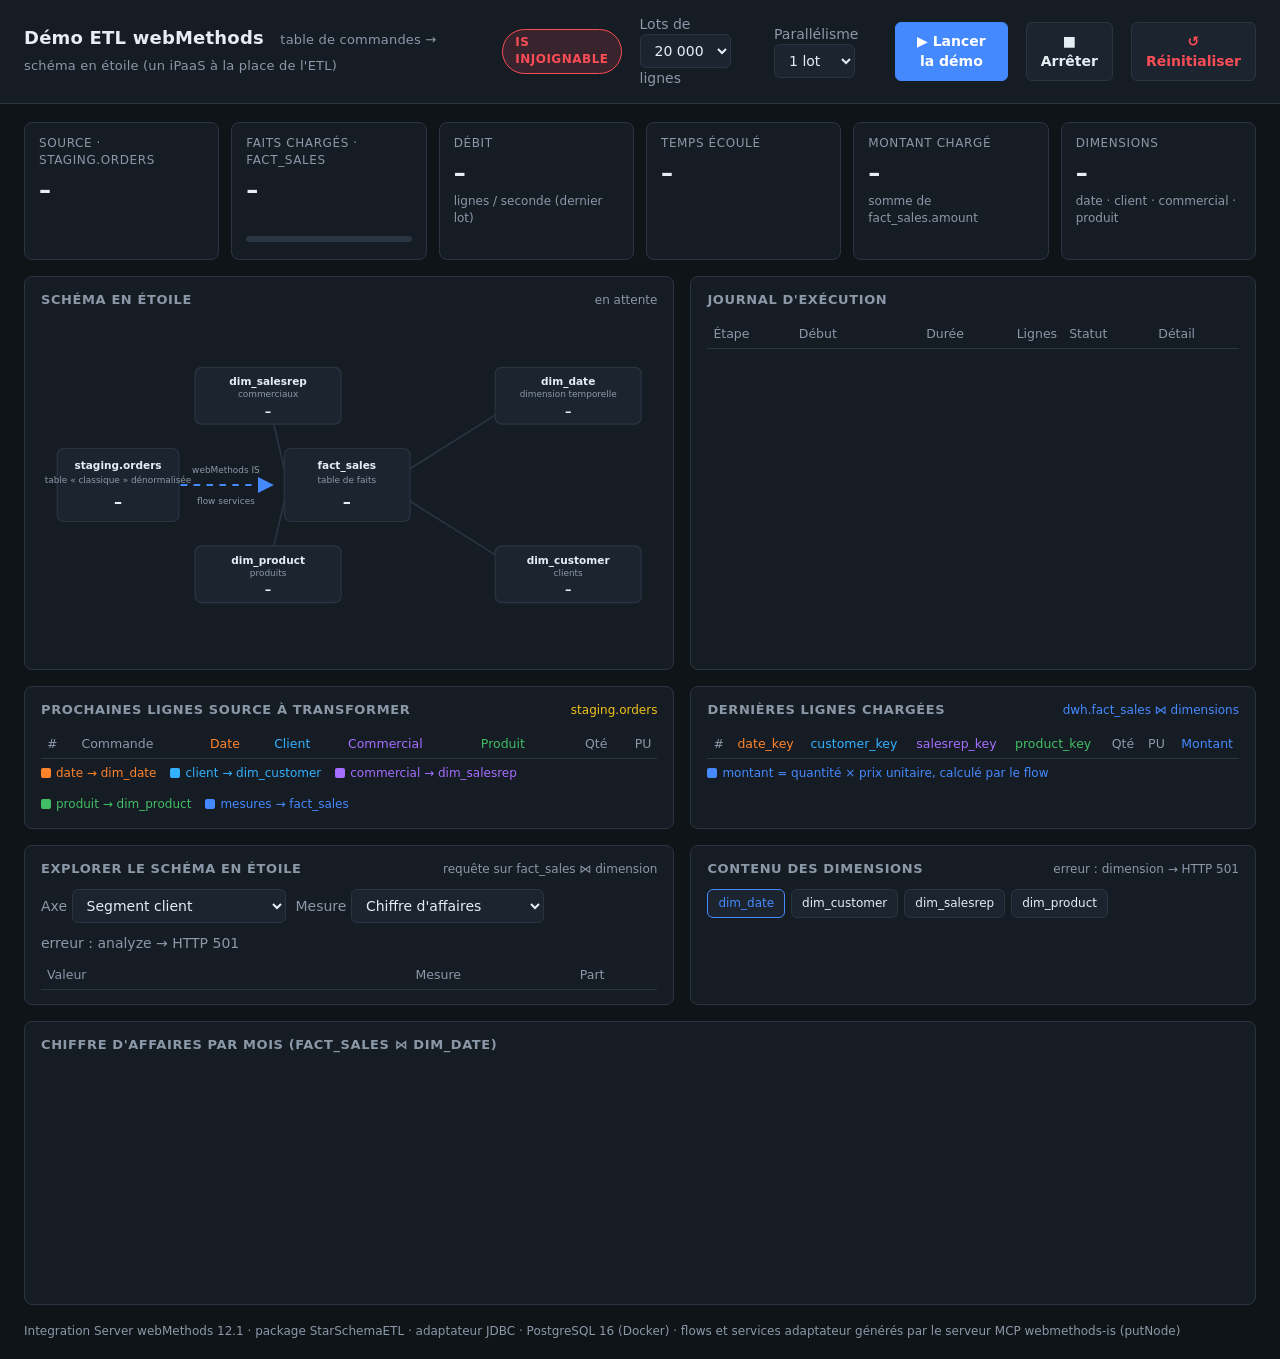
==== ui/index.html @ 9e02abd4 "Démo ETL : webMethods Integration Server transforme une table de commandes en schéma en étoile Base " ====
<!DOCTYPE html>
<html lang="fr">
<head>
<meta charset="utf-8">
<meta name="viewport" content="width=device-width, initial-scale=1">
<title>Démo ETL webMethods · schéma en étoile</title>
<style>
  :root {
    --bg: #0f1419; --panel: #161c24; --panel2: #1c2430; --line: #2a3542; --text: #e6edf3; --muted: #8b98a8;
    --blue: #4589ff; --cyan: #33b1ff; --green: #42be65; --amber: #f1c21b; --red: #fa4d56; --purple: #a56eff;
    --src: #f1c21b; --cust: #33b1ff; --rep: #a56eff; --prod: #42be65; --date: #ff832b; --fact: #4589ff;
  }
  * { box-sizing: border-box; }
  body { margin: 0; background: var(--bg); color: var(--text); font: 14px/1.45 "IBM Plex Sans", "Segoe UI", system-ui, sans-serif; }
  header { display: flex; align-items: center; gap: 18px; padding: 14px 24px; border-bottom: 1px solid var(--line); background: var(--panel); position: sticky; top: 0; z-index: 5; }
  header h1 { font-size: 18px; margin: 0; font-weight: 600; letter-spacing: .2px; }
  header h1 small { color: var(--muted); font-weight: 400; margin-left: 10px; font-size: 13px; }
  .spacer { flex: 1; }
  .pill { padding: 4px 12px; border-radius: 999px; font-weight: 600; font-size: 12px; letter-spacing: .5px; border: 1px solid var(--line); color: var(--muted); }
  .pill.RUNNING { background: rgba(69,137,255,.15); color: var(--blue); border-color: var(--blue); animation: pulse 1.2s infinite; }
  .pill.DONE { background: rgba(66,190,101,.15); color: var(--green); border-color: var(--green); }
  .pill.FAILED { background: rgba(250,77,86,.15); color: var(--red); border-color: var(--red); }
  .pill.STOPPED { background: rgba(241,194,27,.15); color: var(--amber); border-color: var(--amber); }
  .pill.PENDING { background: rgba(165,110,255,.15); color: var(--purple); border-color: var(--purple); animation: pulse 1.2s infinite; }
  .tabs { display: flex; gap: 6px; margin-bottom: 8px; flex-wrap: wrap; }
  .tabs button { padding: 5px 10px; font-weight: 500; font-size: 12px; }
  .tabs button.on { border-color: var(--blue); color: var(--blue); }
  .hbar { height: 8px; border-radius: 3px; background: var(--blue); min-width: 2px; transition: width .5s ease; }
  td.barcell { width: 38%; }
  .controls { display: flex; gap: 10px; align-items: center; margin-bottom: 8px; flex-wrap: wrap; }
  @keyframes pulse { 0%,100% { box-shadow: 0 0 0 0 rgba(69,137,255,.5);} 50% { box-shadow: 0 0 0 6px rgba(69,137,255,0);} }
  button { background: var(--panel2); color: var(--text); border: 1px solid var(--line); padding: 8px 14px; border-radius: 6px; font: inherit; font-weight: 600; cursor: pointer; }
  button:hover:not(:disabled) { border-color: var(--blue); }
  button:disabled { opacity: .4; cursor: not-allowed; }
  button.primary { background: var(--blue); border-color: var(--blue); color: #fff; }
  button.danger { color: var(--red); }
  select { background: var(--panel2); color: var(--text); border: 1px solid var(--line); border-radius: 6px; padding: 7px 10px; font: inherit; }
  main { padding: 18px 24px; display: grid; gap: 16px; }
  .kpis { display: grid; grid-template-columns: repeat(6, 1fr); gap: 12px; }
  .kpi { background: var(--panel); border: 1px solid var(--line); border-radius: 8px; padding: 12px 14px; }
  .kpi .l { color: var(--muted); font-size: 12px; text-transform: uppercase; letter-spacing: .6px; }
  .kpi .v { font-size: 24px; font-weight: 600; margin-top: 4px; font-variant-numeric: tabular-nums; }
  .kpi .s { color: var(--muted); font-size: 12px; margin-top: 2px; }
  .bar { height: 6px; background: var(--line); border-radius: 3px; margin-top: 8px; overflow: hidden; }
  .bar > div { height: 100%; background: linear-gradient(90deg, var(--cyan), var(--blue)); width: 0; transition: width .6s ease; }
  .grid2 { display: grid; grid-template-columns: 1.15fr 1fr; gap: 16px; }
  .panel { background: var(--panel); border: 1px solid var(--line); border-radius: 8px; padding: 14px 16px; min-width: 0; }
  .panel h2 { font-size: 13px; margin: 0 0 10px; color: var(--muted); text-transform: uppercase; letter-spacing: .6px; font-weight: 600; display: flex; align-items: center; gap: 8px; }
  .panel h2 .tag { margin-left: auto; font-weight: 500; text-transform: none; letter-spacing: 0; font-size: 12px; }
  table { width: 100%; border-collapse: collapse; font-size: 12.5px; font-variant-numeric: tabular-nums; }
  th { text-align: left; color: var(--muted); font-weight: 500; padding: 5px 6px; border-bottom: 1px solid var(--line); white-space: nowrap; }
  td { padding: 5px 6px; border-bottom: 1px solid rgba(42,53,66,.6); white-space: nowrap; overflow: hidden; text-overflow: ellipsis; max-width: 220px; }
  td.num, th.num { text-align: right; }
  tr.cur td { background: rgba(69,137,255,.12); }
  .st { font-weight: 600; font-size: 11px; padding: 2px 7px; border-radius: 4px; }
  .st.DONE { color: var(--green); background: rgba(66,190,101,.12); }
  .st.RUNNING { color: var(--blue); background: rgba(69,137,255,.12); }
  .st.FAILED { color: var(--red); background: rgba(250,77,86,.12); }
  .st.STOPPED { color: var(--amber); background: rgba(241,194,27,.12); }
  .logwrap { max-height: 300px; overflow: auto; }
  .tblwrap { overflow: auto; }
  .k { color: var(--muted); }
  .c-src { color: var(--src); } .c-cust { color: var(--cust); } .c-rep { color: var(--rep); } .c-prod { color: var(--prod); } .c-date { color: var(--date); } .c-fact { color: var(--fact); }
  svg text { font-family: inherit; }
  .box { fill: var(--panel2); stroke: var(--line); stroke-width: 1.5; rx: 8; transition: stroke .4s, filter .4s; }
  .box.lit { stroke-width: 2; }
  .box.active { filter: drop-shadow(0 0 10px rgba(69,137,255,.8)); }
  .lbl { fill: var(--text); font-size: 13px; font-weight: 600; }
  .sub { fill: var(--muted); font-size: 11px; }
  .cnt { fill: var(--text); font-size: 20px; font-weight: 600; font-variant-numeric: tabular-nums; }
  .link { stroke: var(--line); stroke-width: 2; fill: none; }
  .link.lit { stroke: var(--blue); }
  .flow { stroke: var(--blue); stroke-width: 2.5; fill: none; stroke-dasharray: 8 8; }
  .flow.run { animation: dash 1s linear infinite; }
  @keyframes dash { to { stroke-dashoffset: -32; } }
  .legend { display: flex; gap: 14px; font-size: 12px; color: var(--muted); margin-top: 6px; flex-wrap: wrap; }
  .legend span::before { content: ""; display: inline-block; width: 10px; height: 10px; border-radius: 2px; margin-right: 5px; vertical-align: -1px; background: currentColor; }
  footer { color: var(--muted); font-size: 12px; padding: 0 24px 18px; }
  #toast { position: fixed; bottom: 18px; right: 18px; background: var(--panel2); border: 1px solid var(--line); padding: 10px 14px; border-radius: 8px; display: none; max-width: 480px; }
</style>
</head>
<body>
<header>
  <h1>Démo ETL webMethods <small>table de commandes → schéma en étoile (un iPaaS à la place de l'ETL)</small></h1>
  <div class="spacer"></div>
  <span id="pill" class="pill">INITIALISATION</span>
  <label class="k">Lots de <select id="chunk"><option value="10000">10 000</option><option value="20000" selected>20 000</option><option value="50000">50 000</option></select> lignes</label>
  <label class="k">Parallélisme <select id="threads"><option value="1" selected>1 lot</option><option value="2">2 lots</option><option value="4">4 lots</option></select></label>
  <button id="btnStart" class="primary">▶ Lancer la démo</button>
  <button id="btnStop">■ Arrêter</button>
  <button id="btnReset" class="danger">↺ Réinitialiser</button>
</header>

<main>
  <section class="kpis">
    <div class="kpi"><div class="l">Source · staging.orders</div><div class="v" id="kSrc">–</div><div class="s" id="kSrcSize">&nbsp;</div><div class="s" id="kSrcAmt">&nbsp;</div></div>
    <div class="kpi"><div class="l">Faits chargés · fact_sales</div><div class="v" id="kFact">–</div><div class="s" id="kFactPct">&nbsp;</div><div class="bar"><div id="kBar"></div></div></div>
    <div class="kpi"><div class="l">Débit</div><div class="v" id="kRate">–</div><div class="s">lignes / seconde (dernier lot)</div></div>
    <div class="kpi"><div class="l">Temps écoulé</div><div class="v" id="kElapsed">–</div><div class="s" id="kEta">&nbsp;</div></div>
    <div class="kpi"><div class="l">Montant chargé</div><div class="v" id="kAmount">–</div><div class="s" id="kAmountS">somme de fact_sales.amount</div></div>
    <div class="kpi"><div class="l">Dimensions</div><div class="v" id="kDims">–</div><div class="s">date · client · commercial · produit</div></div>
  </section>

  <section class="grid2">
    <div class="panel">
      <h2>Schéma en étoile <span class="tag" id="stepTag">en attente</span></h2>
      <svg id="star" viewBox="0 0 760 330" width="100%" height="330">
        <defs><marker id="arr" viewBox="0 0 10 10" refX="9" refY="5" markerWidth="8" markerHeight="8" orient="auto"><path d="M0,0 L10,5 L0,10 z" fill="#4589ff"/></marker></defs>
        <!-- source -->
        <rect class="box" id="bSrc" x="20" y="120" width="150" height="90"/>
        <text class="lbl" x="95" y="145" text-anchor="middle">staging.orders</text>
        <text class="sub" x="95" y="162" text-anchor="middle">table « classique » dénormalisée</text>
        <text class="cnt" x="95" y="192" text-anchor="middle" id="tSrc">–</text>
        <!-- flow arrow -->
        <path class="flow" id="flowArrow" d="M172,165 C220,165 230,165 285,165" marker-end="url(#arr)"/>
        <text class="sub" x="228" y="150" text-anchor="middle">webMethods IS</text>
        <text class="sub" x="228" y="188" text-anchor="middle" id="flowTxt">flow services</text>
        <!-- links fact -> dims -->
        <path class="link" id="lDate" d="M455,145 L590,60"/>
        <path class="link" id="lCust" d="M455,185 L590,270"/>
        <path class="link" id="lRep" d="M300,145 L280,60"/>
        <path class="link" id="lProd" d="M300,185 L280,270"/>
        <!-- fact -->
        <rect class="box" id="bFact" x="300" y="120" width="155" height="90"/>
        <text class="lbl" x="377" y="145" text-anchor="middle">fact_sales</text>
        <text class="sub" x="377" y="162" text-anchor="middle">table de faits</text>
        <text class="cnt" x="377" y="192" text-anchor="middle" id="tFact">–</text>
        <!-- dims -->
        <rect class="box" id="bDate" x="560" y="20" width="180" height="70"/>
        <text class="lbl" x="650" y="42" text-anchor="middle">dim_date</text>
        <text class="sub" x="650" y="57" text-anchor="middle">dimension temporelle</text>
        <text class="cnt" x="650" y="80" text-anchor="middle" id="tDate" style="font-size:16px">–</text>
        <rect class="box" id="bCust" x="560" y="240" width="180" height="70"/>
        <text class="lbl" x="650" y="262" text-anchor="middle">dim_customer</text>
        <text class="sub" x="650" y="277" text-anchor="middle">clients</text>
        <text class="cnt" x="650" y="300" text-anchor="middle" id="tCust" style="font-size:16px">–</text>
        <rect class="box" id="bRep" x="190" y="20" width="180" height="70"/>
        <text class="lbl" x="280" y="42" text-anchor="middle">dim_salesrep</text>
        <text class="sub" x="280" y="57" text-anchor="middle">commerciaux</text>
        <text class="cnt" x="280" y="80" text-anchor="middle" id="tRep" style="font-size:16px">–</text>
        <rect class="box" id="bProd" x="190" y="240" width="180" height="70"/>
        <text class="lbl" x="280" y="262" text-anchor="middle">dim_product</text>
        <text class="sub" x="280" y="277" text-anchor="middle">produits</text>
        <text class="cnt" x="280" y="300" text-anchor="middle" id="tProd" style="font-size:16px">–</text>
      </svg>
    </div>
    <div class="panel">
      <h2>Journal d'exécution <span class="tag" id="runTag"></span></h2>
      <div class="logwrap">
        <table id="log"><thead><tr><th>Étape</th><th>Début</th><th class="num">Durée</th><th class="num">Lignes</th><th>Statut</th><th>Détail</th></tr></thead><tbody></tbody></table>
      </div>
    </div>
  </section>

  <section class="grid2">
    <div class="panel">
      <h2>Prochaines lignes source à transformer <span class="tag c-src">staging.orders</span></h2>
      <div class="tblwrap">
        <table id="src"><thead><tr><th>#</th><th>Commande</th><th class="c-date">Date</th><th class="c-cust">Client</th><th class="c-rep">Commercial</th><th class="c-prod">Produit</th><th class="num">Qté</th><th class="num">PU</th></tr></thead><tbody></tbody></table>
      </div>
      <div class="legend"><span class="c-date">date → dim_date</span><span class="c-cust">client → dim_customer</span><span class="c-rep">commercial → dim_salesrep</span><span class="c-prod">produit → dim_product</span><span class="c-fact">mesures → fact_sales</span></div>
    </div>
    <div class="panel">
      <h2>Dernières lignes chargées <span class="tag c-fact">dwh.fact_sales ⋈ dimensions</span></h2>
      <div class="tblwrap">
        <table id="fact"><thead><tr><th>#</th><th class="c-date">date_key</th><th class="c-cust">customer_key</th><th class="c-rep">salesrep_key</th><th class="c-prod">product_key</th><th class="num">Qté</th><th class="num">PU</th><th class="num c-fact">Montant</th></tr></thead><tbody></tbody></table>
      </div>
      <div class="legend"><span class="c-fact">montant = quantité × prix unitaire, calculé par le flow</span></div>
    </div>
  </section>

  <section class="grid2">
    <div class="panel">
      <h2>Explorer le schéma en étoile <span class="tag" id="anTag">requête sur fact_sales ⋈ dimension</span></h2>
      <div class="controls">
        <label class="k">Axe <select id="axis">
          <optgroup label="dim_date"><option value="anYear">Année</option><option value="anQuarter">Trimestre</option><option value="anMonth">Mois</option><option value="anWeek">Semaine (ISO)</option><option value="anWeekday">Jour de semaine</option></optgroup>
          <optgroup label="dim_customer"><option value="anSegment" selected>Segment client</option><option value="anDept">Département (top 15)</option><option value="anCustomer">Client (top 10)</option></optgroup>
          <optgroup label="dim_salesrep"><option value="anRegion">Région commerciale</option><option value="anSalesrep">Commercial (top 10)</option></optgroup>
          <optgroup label="dim_product"><option value="anCategory">Catégorie produit</option><option value="anBrand">Marque</option><option value="anProduct">Produit (top 10)</option></optgroup>
        </select></label>
        <label class="k">Mesure <select id="measure"><option value="amount" selected>Chiffre d'affaires</option><option value="quantity">Quantités</option><option value="lines">Lignes de commande</option><option value="avg_amount">Panier moyen (ligne)</option></select></label>
        <span class="k" id="anMeta"></span>
      </div>
      <div class="tblwrap" style="max-height:330px;overflow:auto"><table id="an"><thead><tr><th>Valeur</th><th class="num">Mesure</th><th class="num">Part</th><th class="barcell"></th></tr></thead><tbody></tbody></table></div>
    </div>
    <div class="panel">
      <h2>Contenu des dimensions <span class="tag" id="dimTag">12 premières lignes</span></h2>
      <div class="tabs"><button data-dim="date" class="on">dim_date</button><button data-dim="customer">dim_customer</button><button data-dim="salesrep">dim_salesrep</button><button data-dim="product">dim_product</button></div>
      <div class="tblwrap"><table id="dim"><thead></thead><tbody></tbody></table></div>
    </div>
  </section>

  <section class="panel">
    <h2>Chiffre d'affaires par mois (fact_sales ⋈ dim_date) <span class="tag" id="chartTag"></span></h2>
    <svg id="chart" viewBox="0 0 1200 220" width="100%" height="220" preserveAspectRatio="none"></svg>
  </section>
</main>
<footer>Integration Server webMethods 12.1 · package StarSchemaETL · adaptateur JDBC · PostgreSQL 16 (Docker) · flows et services adaptateur générés par le serveur MCP webmethods-is (putNode)</footer>
<div id="toast"></div>

<script>
const AUTH = "Basic " + btoa("Administrator:manage");
const LANG = new URLSearchParams(location.search).get("lang") === "en" ? "en" : "fr";
const fmt = new Intl.NumberFormat(LANG === "en" ? "en-US" : "fr-FR");
const fmtEur = new Intl.NumberFormat(LANG === "en" ? "en-US" : "fr-FR", { style: "currency", currency: "EUR", maximumFractionDigits: 0 });
const L = {
  fr: { ofSource: " % de la source · ", orders: "commandes", reconciled: "✓ réconcilié avec la source : mêmes lignes, même montant", sumSource: "somme de fact_sales.amount · source ", sum: "somme de fact_sales.amount",
        rateSub: (x) => `lignes / s global · dernier lot ${x} l/s`, parallel: (n) => ` · ${n} lots en parallèle`, rowsPerSec: "lignes / seconde", scheduled: "PLANIFIÉ", ready: "PRÊT", unreachable: "IS INJOIGNABLE",
        remaining: "reste ≈ ", starting: "démarrage…", done: "terminé", noRun: "aucune exécution", waiting: "en attente", loadingFacts: (k, tot, thr) => "chargement des faits · " + k + (tot ? " / " + tot : "") + " lots" + (thr > 1 ? " · " + thr + " en parallèle" : ""),
        loading: (d) => "chargement " + d, truncating: "vidage du schéma en étoile", doneIn: (n, t) => "terminé · " + n + " faits en " + t, failed: "échec", stopped: "arrêté",
        anMeta: (n, m, ms) => `${n} valeurs · ${m} lignes de faits · ${ms} ms`, noData: "aucune donnée chargée", error: "erreur : ", dimTag: (d) => `dim_${d} · 12 premières lignes`, dimEmpty: (d) => `dim_${d} · vide`,
        chartTag: (n, e) => `${n} mois · ${e}`, refused: "Lancement refusé", alreadyRunning: "Un pipeline est déjà en cours", startErr: "Erreur au lancement : ",
        scheduledToast: (svc, size, thr, at) => `Pipeline planifié (${svc}, lots de ${size} lignes, ${thr} en parallèle) · départ à ${at}`, stopToast: "Arrêt demandé : le pipeline s'arrêtera à la fin du lot en cours", err: "Erreur : ",
        confirmStop: "Un pipeline est en cours. L'arrêter à la fin du lot courant puis tout réinitialiser ?", stopping: "Arrêt en cours, réinitialisation dès la fin du lot…", confirmReset: "Vider le schéma en étoile et le journal pour relancer la démo depuis le début ?", resetToast: "Démo réinitialisée : schéma en étoile vide, journal purgé" },
  en: { ofSource: " % of the source · ", orders: "orders", reconciled: "✓ reconciled with the source: same rows, same amount", sumSource: "sum of fact_sales.amount · source ", sum: "sum of fact_sales.amount",
        rateSub: (x) => `rows / s overall · last batch ${x} rows/s`, parallel: (n) => ` · ${n} batches in parallel`, rowsPerSec: "rows / second", scheduled: "SCHEDULED", ready: "READY", unreachable: "IS UNREACHABLE",
        remaining: "remaining ≈ ", starting: "starting…", done: "done", noRun: "no run yet", waiting: "waiting", loadingFacts: (k, tot, thr) => "loading facts · " + k + (tot ? " / " + tot : "") + " batches" + (thr > 1 ? " · " + thr + " in parallel" : ""),
        loading: (d) => "loading " + d, truncating: "truncating the star schema", doneIn: (n, t) => "done · " + n + " facts in " + t, failed: "failed", stopped: "stopped",
        anMeta: (n, m, ms) => `${n} values · ${m} fact rows · ${ms} ms`, noData: "no data loaded yet", error: "error: ", dimTag: (d) => `dim_${d} · first 12 rows`, dimEmpty: (d) => `dim_${d} · empty`,
        chartTag: (n, e) => `${n} months · ${e}`, refused: "Start refused", alreadyRunning: "A pipeline is already running", startErr: "Start error: ",
        scheduledToast: (svc, size, thr, at) => `Pipeline scheduled (${svc}, batches of ${size} rows, ${thr} in parallel) · starts at ${at}`, stopToast: "Stop requested: the pipeline will stop at the end of the current batch", err: "Error: ",
        confirmStop: "A pipeline is running. Stop it at the end of the current batch, then reset everything?", stopping: "Stopping, reset as soon as the batch ends…", confirmReset: "Empty the star schema and the log to restart the demo from scratch?", resetToast: "Demo reset: star schema empty, log purged" }
}[LANG];
const STATIC_EN = {
  "Démo ETL webMethods": "webMethods ETL demo", "table de commandes → schéma en étoile (un iPaaS à la place de l'ETL)": "order table → star schema (an iPaaS instead of the ETL)",
  "INITIALISATION": "INITIALIZING", "Lots de": "Batches of", "lignes": "rows", "Parallélisme": "Parallelism", "1 lot": "1 batch", "2 lots": "2 batches", "4 lots": "4 batches",
  "▶ Lancer la démo": "▶ Start the demo", "■ Arrêter": "■ Stop", "↺ Réinitialiser": "↺ Reset",
  "Faits chargés · fact_sales": "Facts loaded · fact_sales", "Débit": "Throughput", "lignes / seconde (dernier lot)": "rows / second (last batch)", "Temps écoulé": "Elapsed time", "Montant chargé": "Amount loaded",
  "somme de fact_sales.amount": "sum of fact_sales.amount", "date · client · commercial · produit": "date · customer · sales rep · product",
  "Schéma en étoile": "Star schema", "en attente": "waiting", "table « classique » dénormalisée": "flat, denormalized table", "table de faits": "fact table", "dimension temporelle": "time dimension", "commerciaux": "sales reps", "clients": "customers", "produits": "products",
  "Journal d'exécution": "Execution log", "Étape": "Step", "Début": "Start", "Durée": "Duration", "Lignes": "Rows", "Statut": "Status", "Détail": "Details",
  "Prochaines lignes source à transformer": "Next source rows to transform", "Commande": "Order", "Client": "Customer", "Commercial": "Sales rep", "Produit": "Product", "Qté": "Qty", "PU": "Unit price",
  "client → dim_customer": "customer → dim_customer", "commercial → dim_salesrep": "sales rep → dim_salesrep", "produit → dim_product": "product → dim_product", "mesures → fact_sales": "measures → fact_sales",
  "Dernières lignes chargées": "Last rows loaded", "Montant": "Amount", "montant = quantité × prix unitaire, calculé par le flow": "amount = quantity × unit price, computed by the flow",
  "Explorer le schéma en étoile": "Explore the star schema", "requête sur fact_sales ⋈ dimension": "query on fact_sales ⋈ dimension", "Axe": "Axis", "Année": "Year", "Trimestre": "Quarter", "Mois": "Month", "Semaine (ISO)": "Week (ISO)", "Jour de semaine": "Weekday",
  "Segment client": "Customer segment", "Département (top 15)": "Department (top 15)", "Client (top 10)": "Customer (top 10)", "Région commerciale": "Sales region", "Commercial (top 10)": "Sales rep (top 10)", "Catégorie produit": "Product category", "Marque": "Brand", "Produit (top 10)": "Product (top 10)",
  "Mesure": "Measure", "Chiffre d'affaires": "Revenue", "Quantités": "Quantities", "Lignes de commande": "Order lines", "Panier moyen (ligne)": "Average line amount", "Valeur": "Value", "Part": "Share",
  "Contenu des dimensions": "Dimension contents", "12 premières lignes": "first 12 rows", "Chiffre d'affaires par mois (fact_sales ⋈ dim_date)": "Revenue by month (fact_sales ⋈ dim_date)",
  "Integration Server webMethods 12.1 · package StarSchemaETL · adaptateur JDBC · PostgreSQL 16 (Docker) · flows et services adaptateur générés par le serveur MCP webmethods-is (putNode)": "webMethods Integration Server 12.1 · StarSchemaETL package · JDBC adapter · PostgreSQL 16 (Docker) · flows and adapter services generated through the webmethods-is MCP server (putNode)"
};
function translateStatic() {
  if (LANG !== "en") return;
  document.title = "webMethods ETL demo · star schema"; document.documentElement.lang = "en";
  const w = document.createTreeWalker(document.body, NodeFilter.SHOW_TEXT); const nodes = []; while (w.nextNode()) nodes.push(w.currentNode);
  nodes.forEach(nd => { const k = nd.nodeValue.trim(); if (k && STATIC_EN[k] !== undefined) nd.nodeValue = nd.nodeValue.replace(k, STATIC_EN[k]); });
  document.querySelectorAll("optgroup").forEach(o => { if (STATIC_EN[o.label]) o.label = STATIC_EN[o.label]; });
  document.querySelectorAll("#chunk option").forEach(o => o.textContent = fmt.format(+o.value));
}
translateStatic();
const $ = id => document.getElementById(id);
let pendingUntil = 0, curDim = "date", anTimer = 0, source = null, lastStatus = null;
async function refreshSource() { try { source = (await api("source")).source || null; } catch (e) { source = null; } }
function chunkInfo(pipe, src) { // "chunk=20000 threads=4 lang=fr" -> {size, threads, total}
  const m = /chunk=(\d+)(?: threads=(\d+))?/.exec(pipe && pipe.message || "");
  const size = m ? +m[1] : 0; return { size, threads: m && m[2] ? +m[2] : 1, total: size ? Math.ceil(src / size) : 0 };
}

async function api(svc, body) {
  const r = await fetch("/invoke/star.api/" + svc, {
    method: "POST", headers: { "Content-Type": "application/json", "Accept": "application/json", "Authorization": AUTH },
    body: JSON.stringify(body || {})
  });
  if (!r.ok) throw new Error(svc + " → HTTP " + r.status);
  return r.json();
}
function toast(msg, ms = 3500) { const t = $("toast"); t.textContent = msg; t.style.display = "block"; clearTimeout(t._h); t._h = setTimeout(() => t.style.display = "none", ms); }
function n(v) { return v == null || v === "" ? 0 : Number(v); }
function dur(ms) { ms = n(ms); if (ms < 1000) return ms + " ms"; const s = ms / 1000; if (s < 60) return s.toFixed(1) + " s"; return Math.floor(s / 60) + " min " + Math.round(s % 60).toString().padStart(2, "0") + " s"; }

function stepInfo(runLog) {
  const pipe = runLog.find(r => r.step_name === "PIPELINE");
  if (!pipe) return { status: "IDLE", current: null, pipe: null };
  const steps = runLog.filter(r => r.step_name !== "PIPELINE" && r.step_name !== "PIPELINE_END");
  const last = steps[steps.length - 1];
  return { status: pipe.status, current: last, pipe };
}
const STEP_TO_BOX = { TRUNCATE_STAR: null, DIM_DATE: "bDate", DIM_CUSTOMER: "bCust", DIM_SALESREP: "bRep", DIM_PRODUCT: "bProd" };

function render(d) {
  const c = d.counts || {}, runLog = d.runLog || [], info = stepInfo(runLog);
  const src = n(c.src_rows), fact = n(c.fact_rows);
  const ci = chunkInfo(info.pipe, src);
  const running = info.status === "RUNNING";
  const pending = !running && Date.now() < pendingUntil;
  if (running) pendingUntil = 0;
  // KPIs
  $("kSrc").textContent = fmt.format(src); $("kSrcSize").textContent = c.src_size || "";
  $("kFact").textContent = fmt.format(fact);
  const pct = src ? fact / src * 100 : 0;
  $("kFactPct").textContent = pct.toFixed(1) + L.ofSource + (c.fact_size || "");
  $("kBar").style.width = pct + "%";
  $("kAmount").textContent = fmtEur.format(n(c.fact_amount));
  if (source) {
    $("kSrcAmt").textContent = fmtEur.format(n(source.src_amount)) + " · " + fmt.format(n(source.src_orders)) + " " + L.orders + " · " + source.date_min + " → " + source.date_max;
    const same = fact > 0 && fact === n(source.src_rows) && Math.abs(n(c.fact_amount) - n(source.src_amount)) < 0.005;
    $("kAmountS").textContent = same ? L.reconciled : (fact > 0 ? L.sumSource + fmtEur.format(n(source.src_amount)) : L.sum);
    $("kAmountS").style.color = same ? "var(--green)" : "";
  }
  if (lastStatus !== info.status) { lastStatus = info.status; if (info.status !== "RUNNING") { refreshAnalysis(); refreshDim(); refreshChart(); } }
  $("kDims").textContent = `${fmt.format(n(c.dim_date))} · ${fmt.format(n(c.dim_customer))} · ${fmt.format(n(c.dim_salesrep))} · ${fmt.format(n(c.dim_product))}`;
  // débit : dernier lot journalisé
  const chunks = runLog.filter(r => r.step_name.startsWith("FACT_CHUNK"));
  const lc = chunks[chunks.length - 1];
  const globalRate = (running || info.status !== "IDLE") && info.pipe ? fact / Math.max(1, (running ? hms(d.serverTime) - hms(info.pipe.started_at) : n(info.pipe.duration_ms))) * 1000 : 0;
  $("kRate").textContent = globalRate > 0 ? fmt.format(Math.round(globalRate)) : "–";
  document.querySelector("#kRate + .s").textContent = lc && n(lc.duration_ms) > 0 ? L.rateSub(fmt.format(Math.round(n(lc.row_count) / n(lc.duration_ms) * 1000))) + (ci.threads > 1 ? L.parallel(ci.threads) : "") : L.rowsPerSec;
  // statut
  const pill = $("pill"); pill.textContent = pending ? L.scheduled : (info.status === "IDLE" ? L.ready : info.status); pill.className = "pill " + (pending ? "PENDING" : info.status);
  $("btnStart").disabled = running || pending; $("btnStop").disabled = !running; $("btnReset").disabled = pending;
  // temps écoulé
  if (info.pipe) {
    if (running) { $("kElapsed").textContent = elapsedSince(info.pipe.started_at, d.serverTime); const rem = src - fact; $("kEta").textContent = globalRate > 0 && fact > 0 ? L.remaining + dur(rem / globalRate * 1000) : L.starting; }
    else { $("kElapsed").textContent = dur(info.pipe.duration_ms); $("kEta").textContent = info.status === "DONE" ? L.done : (info.pipe.message && !info.pipe.message.startsWith("chunk=") ? info.pipe.message : ""); }
  } else { $("kElapsed").textContent = "–"; $("kEta").textContent = ""; }
  $("runTag").textContent = info.pipe ? info.pipe.run_id : L.noRun;
  // étoile
  $("tSrc").textContent = fmt.format(src); $("tFact").textContent = fmt.format(fact);
  $("tDate").textContent = fmt.format(n(c.dim_date)); $("tCust").textContent = fmt.format(n(c.dim_customer)); $("tRep").textContent = fmt.format(n(c.dim_salesrep)); $("tProd").textContent = fmt.format(n(c.dim_product));
  const lit = (id, v, color) => { const e = $(id); e.classList.toggle("lit", v > 0); e.style.stroke = v > 0 ? color : ""; };
  lit("bDate", n(c.dim_date), "var(--date)"); lit("bCust", n(c.dim_customer), "var(--cust)"); lit("bRep", n(c.dim_salesrep), "var(--rep)"); lit("bProd", n(c.dim_product), "var(--prod)"); lit("bFact", fact, "var(--fact)"); lit("bSrc", src, "var(--src)");
  ["lDate", "lCust", "lRep", "lProd"].forEach(id => $(id).classList.toggle("lit", fact > 0));
  document.querySelectorAll(".box").forEach(b => b.classList.remove("active"));
  $("flowArrow").classList.toggle("run", running);
  let activeBox = null, stepLabel = L.waiting;
  if (running && info.current) {
    const s = info.current.step_name;
    // l'étape en cours est celle qui SUIT la dernière journalisée
    const order = ["TRUNCATE_STAR", "DIM_DATE", "DIM_CUSTOMER", "DIM_SALESREP", "DIM_PRODUCT"];
    const i = order.indexOf(s);
    if (s.startsWith("FACT_CHUNK") || i === order.length - 1) { activeBox = "bFact"; stepLabel = L.loadingFacts(chunks.length, ci.total, ci.threads); }
    else if (i >= 0) { activeBox = STEP_TO_BOX[order[i + 1]]; stepLabel = L.loading(order[i + 1].toLowerCase()); }
  } else if (running) { activeBox = null; stepLabel = L.truncating; }
  else if (info.status === "DONE") stepLabel = L.doneIn(fmt.format(n(info.pipe.row_count)), dur(info.pipe.duration_ms));
  else if (info.status === "FAILED") stepLabel = L.failed;
  else if (info.status === "STOPPED") stepLabel = L.stopped;
  if (activeBox) $(activeBox).classList.add("active");
  $("stepTag").textContent = stepLabel; $("flowTxt").textContent = running ? stepLabel : "flow services";
  // journal
  const tb = $("log").querySelector("tbody"); tb.innerHTML = "";
  runLog.forEach((r, i) => {
    const tr = document.createElement("tr");
    if (running && i === runLog.length - 1 && r.step_name !== "PIPELINE") tr.className = "cur";
    tr.innerHTML = `<td>${r.step_name}</td><td class="k">${(r.started_at || "").slice(0, 12)}</td><td class="num">${r.duration_ms != null && r.duration_ms !== "" ? dur(r.duration_ms) : "…"}</td><td class="num">${r.row_count != null && r.row_count !== "" ? fmt.format(n(r.row_count)) : ""}</td><td><span class="st ${r.status}">${r.status}</span></td><td class="k" title="${r.message || ""}">${(r.message || "").replace(/^chunk=(\d+) threads=(\d+).*$/, (m0, a, b) => (LANG === "en" ? `batches of ${fmt.format(+a)} rows · ${b} thread(s)` : `lots de ${fmt.format(+a)} lignes · ${b} thread(s)`))}</td>`;
    tb.appendChild(tr);
  });
  if (running) { const w = document.querySelector(".logwrap"); w.scrollTop = w.scrollHeight; }
  // tables source / faits
  const ts = $("src").querySelector("tbody"); ts.innerHTML = "";
  (d.sourceNext || []).forEach(r => { const tr = document.createElement("tr"); tr.innerHTML = `<td class="k">${r.order_line_id}</td><td>${r.order_id}</td><td class="c-date">${r.order_date}</td><td class="c-cust" title="${r.customer_code} · ${r.customer_city} · ${r.customer_segment}">${r.customer_name}</td><td class="c-rep" title="${r.salesrep_code}">${r.salesrep_name}</td><td class="c-prod" title="${r.product_code} · ${r.product_category}">${r.product_name}</td><td class="num">${r.quantity}</td><td class="num">${r.unit_price}</td>`; ts.appendChild(tr); });
  const tf = $("fact").querySelector("tbody"); tf.innerHTML = "";
  (d.preview || []).forEach(r => { const tr = document.createElement("tr"); tr.innerHTML = `<td class="k">${r.order_line_id}</td><td class="c-date" title="${r.full_date}">${r.date_key} <span class="k">${r.full_date}</span></td><td class="c-cust" title="${r.customer_name}">${r.customer_key} <span class="k">${r.customer_name}</span></td><td class="c-rep" title="${r.salesrep_name}">${r.salesrep_key} <span class="k">${r.salesrep_name}</span></td><td class="c-prod" title="${r.product_name}">${r.product_key} <span class="k">${r.product_name}</span></td><td class="num">${r.quantity}</td><td class="num">${r.unit_price}</td><td class="num c-fact">${r.amount}</td>`; tf.appendChild(tr); });
  if (running && Date.now() - anTimer > 8000 && inView("#an")) { anTimer = Date.now(); refreshAnalysis(); refreshDim(); }
}
function inView(sel) { const r = document.querySelector(sel).getBoundingClientRect(); return r.bottom > 0 && r.top < innerHeight; }
async function refreshChart() { try { const d = await api("chart"); drawChart(d.salesByMonth || []); } catch (e) { console.error("chart:", e); } }

const MEASURE_FMT = { amount: v => fmtEur.format(v), quantity: v => fmt.format(v), lines: v => fmt.format(v), avg_amount: v => fmtEur.format(v) + "" };
async function refreshAnalysis() {
  try {
    const axis = $("axis").value, measure = $("measure").value;
    const t0 = performance.now(); const d = await api("analyze", { axis }); const ms = Math.round(performance.now() - t0);
    const rows = d.rows || []; const total = rows.reduce((a, r) => a + n(r[measure]), 0); const max = Math.max(1, ...rows.map(r => n(r[measure])));
    const tb = $("an").querySelector("tbody"); tb.innerHTML = "";
    rows.forEach(r => { const v = n(r[measure]); const tr = document.createElement("tr"); tr.innerHTML = `<td title="${r.label}">${r.label}</td><td class="num">${MEASURE_FMT[measure](v)}</td><td class="num k">${total ? (v / total * 100).toFixed(1) + " %" : ""}</td><td class="barcell"><div class="hbar" style="width:${v / max * 100}%"></div></td>`; tb.appendChild(tr); });
    $("anMeta").textContent = rows.length ? L.anMeta(rows.length, fmt.format(rows.reduce((a, r) => a + n(r.lines), 0)), ms) : L.noData;
    $("anTag").textContent = $("axis").selectedOptions[0].parentElement.label + " · " + $("axis").selectedOptions[0].textContent.toLowerCase();
  } catch (e) { $("anMeta").textContent = L.error + e.message; }
}
async function refreshDim() {
  try {
    const d = await api("dimension", { name: curDim }); const rows = d.rows || [];
    const th = $("dim").querySelector("thead"), tb = $("dim").querySelector("tbody");
    const cols = rows.length ? Object.keys(rows[0]) : [];
    th.innerHTML = cols.length ? "<tr>" + cols.map(c => `<th>${c}</th>`).join("") + "</tr>" : "";
    tb.innerHTML = rows.map(r => "<tr>" + cols.map(c => `<td class="${c.endsWith('_key') ? 'c-fact' : ''}" title="${r[c]}">${r[c]}</td>`).join("") + "</tr>").join("");
    $("dimTag").textContent = rows.length ? L.dimTag(curDim) : L.dimEmpty(curDim);
  } catch (e) { $("dimTag").textContent = L.error + e.message; }
}
$("axis").onchange = refreshAnalysis; $("measure").onchange = refreshAnalysis;
document.querySelectorAll(".tabs button").forEach(b => b.onclick = () => { document.querySelectorAll(".tabs button").forEach(x => x.classList.remove("on")); b.classList.add("on"); curDim = b.dataset.dim; refreshDim(); });

function hms(t) { // "HH:MM:SS.mmm" (heure serveur) -> millisecondes depuis minuit
  if (!t) return null; const m = /^(\d+):(\d+):(\d+)(?:\.(\d+))?/.exec(t); if (!m) return null;
  return ((+m[1] * 60 + +m[2]) * 60 + +m[3]) * 1000 + (+(m[4] || "0").padEnd(3, "0").slice(0, 3));
}
function elapsedSince(startedAt, serverTime) {
  // les deux horodatages viennent de l'IS : indépendant de l'horloge du navigateur et du moment d'ouverture de la page
  const a = hms(startedAt), b = hms(serverTime);
  if (a == null || b == null) return "–";
  let ms = b - a; if (ms < 0) ms += 86400000;
  return dur(ms);
}

function drawChart(rows) {
  const svg = $("chart"); const W = 1200, H = 220, padL = 70, padB = 28, padT = 10;
  const max = Math.max(1, ...rows.map(r => n(r.amount)));
  const total = rows.reduce((a, r) => a + n(r.amount), 0);
  $("chartTag").textContent = rows.length ? L.chartTag(rows.length, fmtEur.format(total)) : L.noData;
  const bw = rows.length ? (W - padL - 10) / rows.length : 0;
  let s = `<line x1="${padL}" y1="${H - padB}" x2="${W - 10}" y2="${H - padB}" stroke="#2a3542"/>`;
  [0.5, 1].forEach(f => { const y = H - padB - (H - padB - padT) * f; s += `<line x1="${padL}" y1="${y}" x2="${W - 10}" y2="${y}" stroke="#2a3542" stroke-dasharray="3 4"/><text x="${padL - 6}" y="${y + 4}" text-anchor="end" fill="#8b98a8" font-size="11">${fmtEur.format(max * f)}</text>`; });
  rows.forEach((r, i) => {
    const h = (H - padB - padT) * n(r.amount) / max; const x = padL + i * bw;
    s += `<rect x="${x + 1}" y="${H - padB - h}" width="${Math.max(1, bw - 2)}" height="${h}" fill="#4589ff" opacity=".85"><title>${r.year_month} · ${fmtEur.format(n(r.amount))} · ${fmt.format(n(r.lines))} lignes</title></rect>`;
    if (i % 6 === 0) s += `<text x="${x + bw / 2}" y="${H - 10}" text-anchor="middle" fill="#8b98a8" font-size="11">${r.year_month}</text>`;
  });
  svg.innerHTML = s;
}

async function refresh() {
  try { const d = await api("status"); render(d); }
  catch (e) { console.error("refresh:", e); $("pill").textContent = L.unreachable; $("pill").className = "pill FAILED"; }
}

$("btnStart").onclick = async () => {
  try {
    $("btnStart").disabled = true;
    const r = await api("start", { chunkSize: $("chunk").value, threads: $("threads").value, lang: LANG });
    if (r.started !== "true") { toast(r.started === "false" ? L.alreadyRunning : L.refused); return; }
    pendingUntil = Date.now() + 15000; $("pill").textContent = L.scheduled; $("pill").className = "pill PENDING";
    toast(L.scheduledToast(r.service, fmt.format(+$("chunk").value), $("threads").value, (r.scheduledAt || "").slice(11)));
  } catch (e) { toast(L.startErr + e.message); $("btnStart").disabled = false; }
};
$("btnStop").onclick = async () => { try { await api("stop"); toast(L.stopToast); } catch (e) { toast(L.err + e.message); } };
$("btnReset").onclick = async () => {
  try {
    const d = await api("status"); const info = stepInfo(d.runLog || []);
    if (info.status === "RUNNING") {
      if (!confirm(L.confirmStop)) return;
      await api("stop"); toast(L.stopping, 30000);
      for (let i = 0; i < 120; i++) { await new Promise(r => setTimeout(r, 1000)); const s = stepInfo((await api("status")).runLog || []); if (s.status !== "RUNNING") break; }
    } else if (!confirm(L.confirmReset)) return;
    await api("reset"); toast(L.resetToast); await refreshSource(); await refresh(); refreshAnalysis(); refreshDim(); refreshChart();
  } catch (e) { toast(L.err + e.message); }
};

refreshSource().then(refresh); setInterval(refresh, 2000); refreshChart(); setInterval(refreshChart, 6000); refreshAnalysis(); refreshDim();
</script>
</body>
</html>
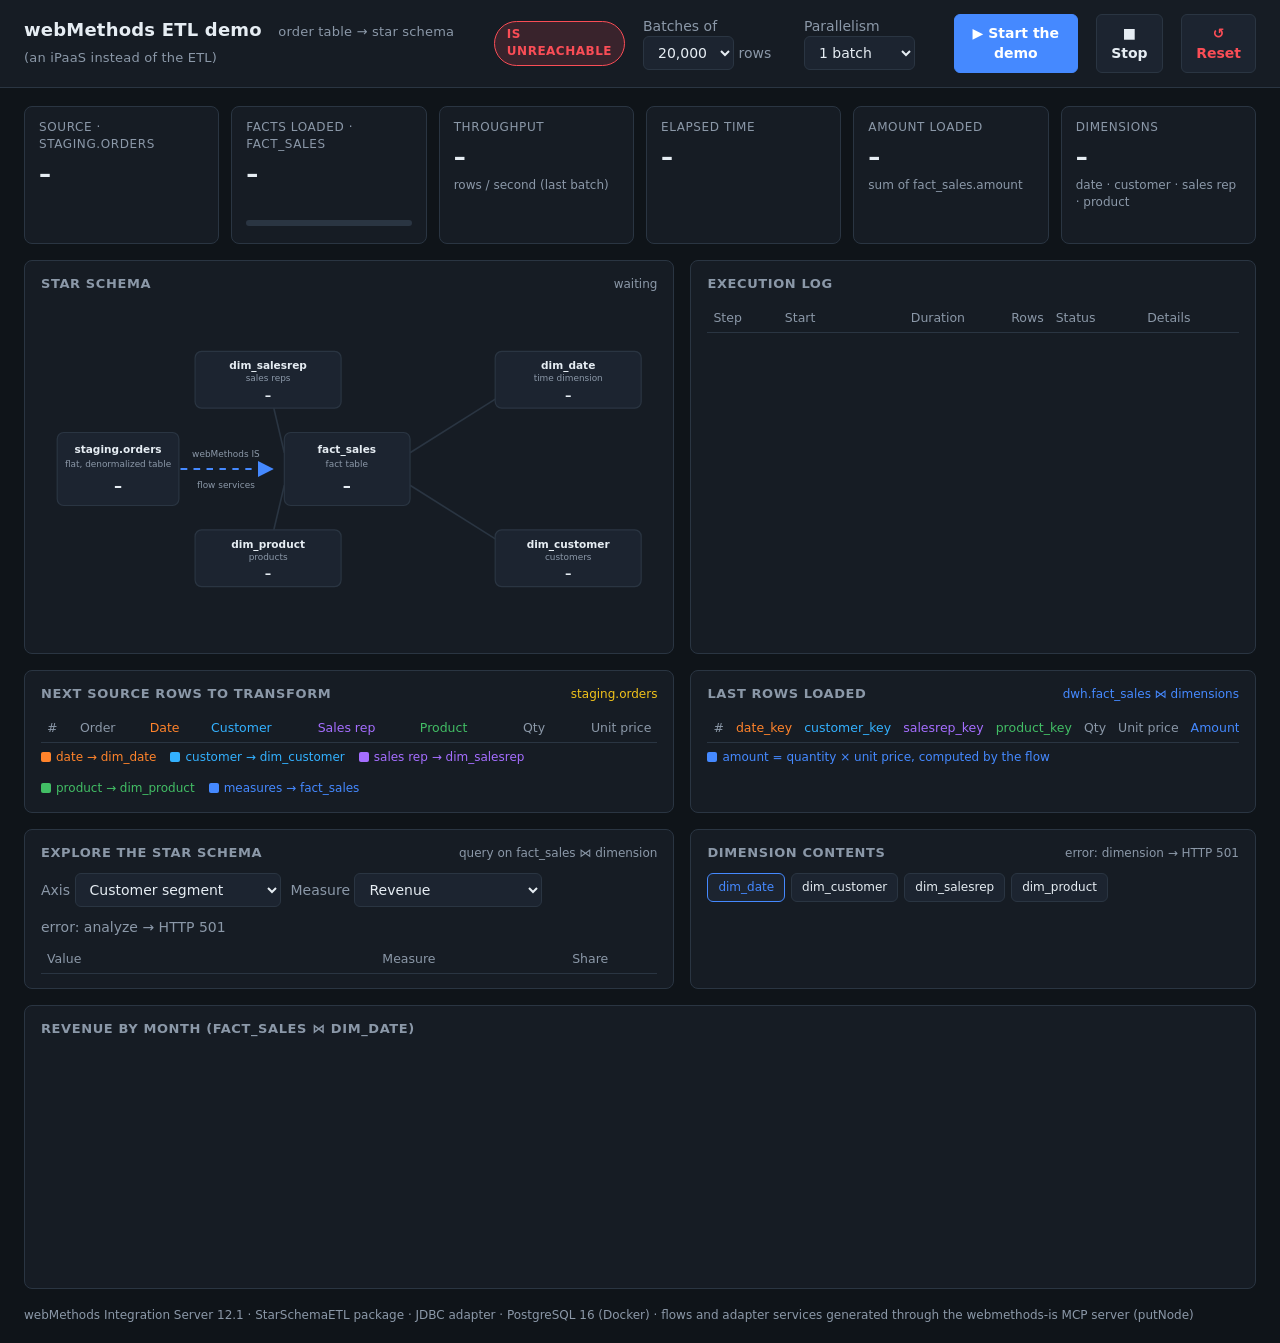
==== commit 02856ec3: "Everything in English: UI (French via ?lang=fr), README, docs, code comments, flow comments, data se" ====
--- a/ui/index.html
+++ b/ui/index.html
@@ -1,9 +1,9 @@
 <!DOCTYPE html>
-<html lang="fr">
+<html lang="en">
 <head>
 <meta charset="utf-8">
 <meta name="viewport" content="width=device-width, initial-scale=1">
-<title>Démo ETL webMethods · schéma en étoile</title>
+<title>webMethods ETL demo · star schema</title>
 <style>
   :root {
     --bg: #0f1419; --panel: #161c24; --panel2: #1c2430; --line: #2a3542; --text: #e6edf3; --muted: #8b98a8;
@@ -81,35 +81,35 @@
 </head>
 <body>
 <header>
-  <h1>Démo ETL webMethods <small>table de commandes → schéma en étoile (un iPaaS à la place de l'ETL)</small></h1>
+  <h1>webMethods ETL demo <small>order table → star schema (an iPaaS instead of the ETL)</small></h1>
   <div class="spacer"></div>
-  <span id="pill" class="pill">INITIALISATION</span>
-  <label class="k">Lots de <select id="chunk"><option value="10000">10 000</option><option value="20000" selected>20 000</option><option value="50000">50 000</option></select> lignes</label>
-  <label class="k">Parallélisme <select id="threads"><option value="1" selected>1 lot</option><option value="2">2 lots</option><option value="4">4 lots</option></select></label>
-  <button id="btnStart" class="primary">▶ Lancer la démo</button>
-  <button id="btnStop">■ Arrêter</button>
-  <button id="btnReset" class="danger">↺ Réinitialiser</button>
+  <span id="pill" class="pill">INITIALIZING</span>
+  <label class="k">Batches of <select id="chunk"><option value="10000">10,000</option><option value="20000" selected>20,000</option><option value="50000">50,000</option></select> rows</label>
+  <label class="k">Parallelism <select id="threads"><option value="1" selected>1 batch</option><option value="2">2 batches</option><option value="4">4 batches</option></select></label>
+  <button id="btnStart" class="primary">▶ Start the demo</button>
+  <button id="btnStop">■ Stop</button>
+  <button id="btnReset" class="danger">↺ Reset</button>
 </header>
 
 <main>
   <section class="kpis">
     <div class="kpi"><div class="l">Source · staging.orders</div><div class="v" id="kSrc">–</div><div class="s" id="kSrcSize">&nbsp;</div><div class="s" id="kSrcAmt">&nbsp;</div></div>
-    <div class="kpi"><div class="l">Faits chargés · fact_sales</div><div class="v" id="kFact">–</div><div class="s" id="kFactPct">&nbsp;</div><div class="bar"><div id="kBar"></div></div></div>
-    <div class="kpi"><div class="l">Débit</div><div class="v" id="kRate">–</div><div class="s">lignes / seconde (dernier lot)</div></div>
-    <div class="kpi"><div class="l">Temps écoulé</div><div class="v" id="kElapsed">–</div><div class="s" id="kEta">&nbsp;</div></div>
-    <div class="kpi"><div class="l">Montant chargé</div><div class="v" id="kAmount">–</div><div class="s" id="kAmountS">somme de fact_sales.amount</div></div>
-    <div class="kpi"><div class="l">Dimensions</div><div class="v" id="kDims">–</div><div class="s">date · client · commercial · produit</div></div>
+    <div class="kpi"><div class="l">Facts loaded · fact_sales</div><div class="v" id="kFact">–</div><div class="s" id="kFactPct">&nbsp;</div><div class="bar"><div id="kBar"></div></div></div>
+    <div class="kpi"><div class="l">Throughput</div><div class="v" id="kRate">–</div><div class="s">rows / second (last batch)</div></div>
+    <div class="kpi"><div class="l">Elapsed time</div><div class="v" id="kElapsed">–</div><div class="s" id="kEta">&nbsp;</div></div>
+    <div class="kpi"><div class="l">Amount loaded</div><div class="v" id="kAmount">–</div><div class="s" id="kAmountS">sum of fact_sales.amount</div></div>
+    <div class="kpi"><div class="l">Dimensions</div><div class="v" id="kDims">–</div><div class="s">date · customer · sales rep · product</div></div>
   </section>
 
   <section class="grid2">
     <div class="panel">
-      <h2>Schéma en étoile <span class="tag" id="stepTag">en attente</span></h2>
+      <h2>Star schema <span class="tag" id="stepTag">waiting</span></h2>
       <svg id="star" viewBox="0 0 760 330" width="100%" height="330">
         <defs><marker id="arr" viewBox="0 0 10 10" refX="9" refY="5" markerWidth="8" markerHeight="8" orient="auto"><path d="M0,0 L10,5 L0,10 z" fill="#4589ff"/></marker></defs>
         <!-- source -->
         <rect class="box" id="bSrc" x="20" y="120" width="150" height="90"/>
         <text class="lbl" x="95" y="145" text-anchor="middle">staging.orders</text>
-        <text class="sub" x="95" y="162" text-anchor="middle">table « classique » dénormalisée</text>
+        <text class="sub" x="95" y="162" text-anchor="middle">flat, denormalized table</text>
         <text class="cnt" x="95" y="192" text-anchor="middle" id="tSrc">–</text>
         <!-- flow arrow -->
         <path class="flow" id="flowArrow" d="M172,165 C220,165 230,165 285,165" marker-end="url(#arr)"/>
@@ -123,87 +123,87 @@
         <!-- fact -->
         <rect class="box" id="bFact" x="300" y="120" width="155" height="90"/>
         <text class="lbl" x="377" y="145" text-anchor="middle">fact_sales</text>
-        <text class="sub" x="377" y="162" text-anchor="middle">table de faits</text>
+        <text class="sub" x="377" y="162" text-anchor="middle">fact table</text>
         <text class="cnt" x="377" y="192" text-anchor="middle" id="tFact">–</text>
         <!-- dims -->
         <rect class="box" id="bDate" x="560" y="20" width="180" height="70"/>
         <text class="lbl" x="650" y="42" text-anchor="middle">dim_date</text>
-        <text class="sub" x="650" y="57" text-anchor="middle">dimension temporelle</text>
+        <text class="sub" x="650" y="57" text-anchor="middle">time dimension</text>
         <text class="cnt" x="650" y="80" text-anchor="middle" id="tDate" style="font-size:16px">–</text>
         <rect class="box" id="bCust" x="560" y="240" width="180" height="70"/>
         <text class="lbl" x="650" y="262" text-anchor="middle">dim_customer</text>
-        <text class="sub" x="650" y="277" text-anchor="middle">clients</text>
+        <text class="sub" x="650" y="277" text-anchor="middle">customers</text>
         <text class="cnt" x="650" y="300" text-anchor="middle" id="tCust" style="font-size:16px">–</text>
         <rect class="box" id="bRep" x="190" y="20" width="180" height="70"/>
         <text class="lbl" x="280" y="42" text-anchor="middle">dim_salesrep</text>
-        <text class="sub" x="280" y="57" text-anchor="middle">commerciaux</text>
+        <text class="sub" x="280" y="57" text-anchor="middle">sales reps</text>
         <text class="cnt" x="280" y="80" text-anchor="middle" id="tRep" style="font-size:16px">–</text>
         <rect class="box" id="bProd" x="190" y="240" width="180" height="70"/>
         <text class="lbl" x="280" y="262" text-anchor="middle">dim_product</text>
-        <text class="sub" x="280" y="277" text-anchor="middle">produits</text>
+        <text class="sub" x="280" y="277" text-anchor="middle">products</text>
         <text class="cnt" x="280" y="300" text-anchor="middle" id="tProd" style="font-size:16px">–</text>
       </svg>
     </div>
     <div class="panel">
-      <h2>Journal d'exécution <span class="tag" id="runTag"></span></h2>
+      <h2>Execution log <span class="tag" id="runTag"></span></h2>
       <div class="logwrap">
-        <table id="log"><thead><tr><th>Étape</th><th>Début</th><th class="num">Durée</th><th class="num">Lignes</th><th>Statut</th><th>Détail</th></tr></thead><tbody></tbody></table>
+        <table id="log"><thead><tr><th>Step</th><th>Start</th><th class="num">Duration</th><th class="num">Rows</th><th>Status</th><th>Details</th></tr></thead><tbody></tbody></table>
       </div>
     </div>
   </section>
 
   <section class="grid2">
     <div class="panel">
-      <h2>Prochaines lignes source à transformer <span class="tag c-src">staging.orders</span></h2>
+      <h2>Next source rows to transform <span class="tag c-src">staging.orders</span></h2>
       <div class="tblwrap">
-        <table id="src"><thead><tr><th>#</th><th>Commande</th><th class="c-date">Date</th><th class="c-cust">Client</th><th class="c-rep">Commercial</th><th class="c-prod">Produit</th><th class="num">Qté</th><th class="num">PU</th></tr></thead><tbody></tbody></table>
+        <table id="src"><thead><tr><th>#</th><th>Order</th><th class="c-date">Date</th><th class="c-cust">Customer</th><th class="c-rep">Sales rep</th><th class="c-prod">Product</th><th class="num">Qty</th><th class="num">Unit price</th></tr></thead><tbody></tbody></table>
       </div>
-      <div class="legend"><span class="c-date">date → dim_date</span><span class="c-cust">client → dim_customer</span><span class="c-rep">commercial → dim_salesrep</span><span class="c-prod">produit → dim_product</span><span class="c-fact">mesures → fact_sales</span></div>
-    </div>
-    <div class="panel">
-      <h2>Dernières lignes chargées <span class="tag c-fact">dwh.fact_sales ⋈ dimensions</span></h2>
+      <div class="legend"><span class="c-date">date → dim_date</span><span class="c-cust">customer → dim_customer</span><span class="c-rep">sales rep → dim_salesrep</span><span class="c-prod">product → dim_product</span><span class="c-fact">measures → fact_sales</span></div>
+    </div>
+    <div class="panel">
+      <h2>Last rows loaded <span class="tag c-fact">dwh.fact_sales ⋈ dimensions</span></h2>
       <div class="tblwrap">
-        <table id="fact"><thead><tr><th>#</th><th class="c-date">date_key</th><th class="c-cust">customer_key</th><th class="c-rep">salesrep_key</th><th class="c-prod">product_key</th><th class="num">Qté</th><th class="num">PU</th><th class="num c-fact">Montant</th></tr></thead><tbody></tbody></table>
+        <table id="fact"><thead><tr><th>#</th><th class="c-date">date_key</th><th class="c-cust">customer_key</th><th class="c-rep">salesrep_key</th><th class="c-prod">product_key</th><th class="num">Qty</th><th class="num">Unit price</th><th class="num c-fact">Amount</th></tr></thead><tbody></tbody></table>
       </div>
-      <div class="legend"><span class="c-fact">montant = quantité × prix unitaire, calculé par le flow</span></div>
+      <div class="legend"><span class="c-fact">amount = quantity × unit price, computed by the flow</span></div>
     </div>
   </section>
 
   <section class="grid2">
     <div class="panel">
-      <h2>Explorer le schéma en étoile <span class="tag" id="anTag">requête sur fact_sales ⋈ dimension</span></h2>
+      <h2>Explore the star schema <span class="tag" id="anTag">query on fact_sales ⋈ dimension</span></h2>
       <div class="controls">
-        <label class="k">Axe <select id="axis">
-          <optgroup label="dim_date"><option value="anYear">Année</option><option value="anQuarter">Trimestre</option><option value="anMonth">Mois</option><option value="anWeek">Semaine (ISO)</option><option value="anWeekday">Jour de semaine</option></optgroup>
-          <optgroup label="dim_customer"><option value="anSegment" selected>Segment client</option><option value="anDept">Département (top 15)</option><option value="anCustomer">Client (top 10)</option></optgroup>
-          <optgroup label="dim_salesrep"><option value="anRegion">Région commerciale</option><option value="anSalesrep">Commercial (top 10)</option></optgroup>
-          <optgroup label="dim_product"><option value="anCategory">Catégorie produit</option><option value="anBrand">Marque</option><option value="anProduct">Produit (top 10)</option></optgroup>
+        <label class="k">Axis <select id="axis">
+          <optgroup label="dim_date"><option value="anYear">Year</option><option value="anQuarter">Quarter</option><option value="anMonth">Month</option><option value="anWeek">Week (ISO)</option><option value="anWeekday">Weekday</option></optgroup>
+          <optgroup label="dim_customer"><option value="anSegment" selected>Customer segment</option><option value="anDept">Department (top 15)</option><option value="anCustomer">Customer (top 10)</option></optgroup>
+          <optgroup label="dim_salesrep"><option value="anRegion">Sales region</option><option value="anSalesrep">Sales rep (top 10)</option></optgroup>
+          <optgroup label="dim_product"><option value="anCategory">Product category</option><option value="anBrand">Brand</option><option value="anProduct">Product (top 10)</option></optgroup>
         </select></label>
-        <label class="k">Mesure <select id="measure"><option value="amount" selected>Chiffre d'affaires</option><option value="quantity">Quantités</option><option value="lines">Lignes de commande</option><option value="avg_amount">Panier moyen (ligne)</option></select></label>
+        <label class="k">Measure <select id="measure"><option value="amount" selected>Revenue</option><option value="quantity">Quantities</option><option value="lines">Order lines</option><option value="avg_amount">Average line amount</option></select></label>
         <span class="k" id="anMeta"></span>
       </div>
-      <div class="tblwrap" style="max-height:330px;overflow:auto"><table id="an"><thead><tr><th>Valeur</th><th class="num">Mesure</th><th class="num">Part</th><th class="barcell"></th></tr></thead><tbody></tbody></table></div>
-    </div>
-    <div class="panel">
-      <h2>Contenu des dimensions <span class="tag" id="dimTag">12 premières lignes</span></h2>
+      <div class="tblwrap" style="max-height:330px;overflow:auto"><table id="an"><thead><tr><th>Value</th><th class="num">Measure</th><th class="num">Share</th><th class="barcell"></th></tr></thead><tbody></tbody></table></div>
+    </div>
+    <div class="panel">
+      <h2>Dimension contents <span class="tag" id="dimTag">first 12 rows</span></h2>
       <div class="tabs"><button data-dim="date" class="on">dim_date</button><button data-dim="customer">dim_customer</button><button data-dim="salesrep">dim_salesrep</button><button data-dim="product">dim_product</button></div>
       <div class="tblwrap"><table id="dim"><thead></thead><tbody></tbody></table></div>
     </div>
   </section>
 
   <section class="panel">
-    <h2>Chiffre d'affaires par mois (fact_sales ⋈ dim_date) <span class="tag" id="chartTag"></span></h2>
+    <h2>Revenue by month (fact_sales ⋈ dim_date) <span class="tag" id="chartTag"></span></h2>
     <svg id="chart" viewBox="0 0 1200 220" width="100%" height="220" preserveAspectRatio="none"></svg>
   </section>
 </main>
-<footer>Integration Server webMethods 12.1 · package StarSchemaETL · adaptateur JDBC · PostgreSQL 16 (Docker) · flows et services adaptateur générés par le serveur MCP webmethods-is (putNode)</footer>
+<footer>webMethods Integration Server 12.1 · StarSchemaETL package · JDBC adapter · PostgreSQL 16 (Docker) · flows and adapter services generated through the webmethods-is MCP server (putNode)</footer>
 <div id="toast"></div>
 
 <script>
 const AUTH = "Basic " + btoa("Administrator:manage");
-const LANG = new URLSearchParams(location.search).get("lang") === "en" ? "en" : "fr";
-const fmt = new Intl.NumberFormat(LANG === "en" ? "en-US" : "fr-FR");
-const fmtEur = new Intl.NumberFormat(LANG === "en" ? "en-US" : "fr-FR", { style: "currency", currency: "EUR", maximumFractionDigits: 0 });
+const LANG = new URLSearchParams(location.search).get("lang") === "fr" ? "fr" : "en";
+const fmt = new Intl.NumberFormat(LANG === "fr" ? "fr-FR" : "en-GB");
+const fmtEur = new Intl.NumberFormat(LANG === "fr" ? "fr-FR" : "en-GB", { style: "currency", currency: "EUR", maximumFractionDigits: 0 });
 const L = {
   fr: { ofSource: " % de la source · ", orders: "commandes", reconciled: "✓ réconcilié avec la source : mêmes lignes, même montant", sumSource: "somme de fact_sales.amount · source ", sum: "somme de fact_sales.amount",
         rateSub: (x) => `lignes / s global · dernier lot ${x} l/s`, parallel: (n) => ` · ${n} lots en parallèle`, rowsPerSec: "lignes / seconde", scheduled: "PLANIFIÉ", ready: "PRÊT", unreachable: "IS INJOIGNABLE",
@@ -212,7 +212,7 @@
         anMeta: (n, m, ms) => `${n} valeurs · ${m} lignes de faits · ${ms} ms`, noData: "aucune donnée chargée", error: "erreur : ", dimTag: (d) => `dim_${d} · 12 premières lignes`, dimEmpty: (d) => `dim_${d} · vide`,
         chartTag: (n, e) => `${n} mois · ${e}`, refused: "Lancement refusé", alreadyRunning: "Un pipeline est déjà en cours", startErr: "Erreur au lancement : ",
         scheduledToast: (svc, size, thr, at) => `Pipeline planifié (${svc}, lots de ${size} lignes, ${thr} en parallèle) · départ à ${at}`, stopToast: "Arrêt demandé : le pipeline s'arrêtera à la fin du lot en cours", err: "Erreur : ",
-        confirmStop: "Un pipeline est en cours. L'arrêter à la fin du lot courant puis tout réinitialiser ?", stopping: "Arrêt en cours, réinitialisation dès la fin du lot…", confirmReset: "Vider le schéma en étoile et le journal pour relancer la démo depuis le début ?", resetToast: "Démo réinitialisée : schéma en étoile vide, journal purgé" },
+        confirmStop: "Un pipeline est en cours. L'arrêter à la fin du lot courant puis tout réinitialiser ?", stopping: "Arrêt en cours, réinitialisation dès la fin du lot…", confirmReset: "Vider le schéma en étoile et le journal pour relancer la démo depuis le début ?", resetToast: "Démo réinitialisée : schéma en étoile vide, journal purgé", rows: "lignes" },
   en: { ofSource: " % of the source · ", orders: "orders", reconciled: "✓ reconciled with the source: same rows, same amount", sumSource: "sum of fact_sales.amount · source ", sum: "sum of fact_sales.amount",
         rateSub: (x) => `rows / s overall · last batch ${x} rows/s`, parallel: (n) => ` · ${n} batches in parallel`, rowsPerSec: "rows / second", scheduled: "SCHEDULED", ready: "READY", unreachable: "IS UNREACHABLE",
         remaining: "remaining ≈ ", starting: "starting…", done: "done", noRun: "no run yet", waiting: "waiting", loadingFacts: (k, tot, thr) => "loading facts · " + k + (tot ? " / " + tot : "") + " batches" + (thr > 1 ? " · " + thr + " in parallel" : ""),
@@ -220,38 +220,40 @@
         anMeta: (n, m, ms) => `${n} values · ${m} fact rows · ${ms} ms`, noData: "no data loaded yet", error: "error: ", dimTag: (d) => `dim_${d} · first 12 rows`, dimEmpty: (d) => `dim_${d} · empty`,
         chartTag: (n, e) => `${n} months · ${e}`, refused: "Start refused", alreadyRunning: "A pipeline is already running", startErr: "Start error: ",
         scheduledToast: (svc, size, thr, at) => `Pipeline scheduled (${svc}, batches of ${size} rows, ${thr} in parallel) · starts at ${at}`, stopToast: "Stop requested: the pipeline will stop at the end of the current batch", err: "Error: ",
-        confirmStop: "A pipeline is running. Stop it at the end of the current batch, then reset everything?", stopping: "Stopping, reset as soon as the batch ends…", confirmReset: "Empty the star schema and the log to restart the demo from scratch?", resetToast: "Demo reset: star schema empty, log purged" }
+        confirmStop: "A pipeline is running. Stop it at the end of the current batch, then reset everything?", stopping: "Stopping, reset as soon as the batch ends…", confirmReset: "Empty the star schema and the log to restart the demo from scratch?", resetToast: "Demo reset: star schema empty, log purged", rows: "rows" }
 }[LANG];
-const STATIC_EN = {
-  "Démo ETL webMethods": "webMethods ETL demo", "table de commandes → schéma en étoile (un iPaaS à la place de l'ETL)": "order table → star schema (an iPaaS instead of the ETL)",
-  "INITIALISATION": "INITIALIZING", "Lots de": "Batches of", "lignes": "rows", "Parallélisme": "Parallelism", "1 lot": "1 batch", "2 lots": "2 batches", "4 lots": "4 batches",
-  "▶ Lancer la démo": "▶ Start the demo", "■ Arrêter": "■ Stop", "↺ Réinitialiser": "↺ Reset",
-  "Faits chargés · fact_sales": "Facts loaded · fact_sales", "Débit": "Throughput", "lignes / seconde (dernier lot)": "rows / second (last batch)", "Temps écoulé": "Elapsed time", "Montant chargé": "Amount loaded",
-  "somme de fact_sales.amount": "sum of fact_sales.amount", "date · client · commercial · produit": "date · customer · sales rep · product",
-  "Schéma en étoile": "Star schema", "en attente": "waiting", "table « classique » dénormalisée": "flat, denormalized table", "table de faits": "fact table", "dimension temporelle": "time dimension", "commerciaux": "sales reps", "clients": "customers", "produits": "products",
-  "Journal d'exécution": "Execution log", "Étape": "Step", "Début": "Start", "Durée": "Duration", "Lignes": "Rows", "Statut": "Status", "Détail": "Details",
-  "Prochaines lignes source à transformer": "Next source rows to transform", "Commande": "Order", "Client": "Customer", "Commercial": "Sales rep", "Produit": "Product", "Qté": "Qty", "PU": "Unit price",
-  "client → dim_customer": "customer → dim_customer", "commercial → dim_salesrep": "sales rep → dim_salesrep", "produit → dim_product": "product → dim_product", "mesures → fact_sales": "measures → fact_sales",
-  "Dernières lignes chargées": "Last rows loaded", "Montant": "Amount", "montant = quantité × prix unitaire, calculé par le flow": "amount = quantity × unit price, computed by the flow",
-  "Explorer le schéma en étoile": "Explore the star schema", "requête sur fact_sales ⋈ dimension": "query on fact_sales ⋈ dimension", "Axe": "Axis", "Année": "Year", "Trimestre": "Quarter", "Mois": "Month", "Semaine (ISO)": "Week (ISO)", "Jour de semaine": "Weekday",
-  "Segment client": "Customer segment", "Département (top 15)": "Department (top 15)", "Client (top 10)": "Customer (top 10)", "Région commerciale": "Sales region", "Commercial (top 10)": "Sales rep (top 10)", "Catégorie produit": "Product category", "Marque": "Brand", "Produit (top 10)": "Product (top 10)",
-  "Mesure": "Measure", "Chiffre d'affaires": "Revenue", "Quantités": "Quantities", "Lignes de commande": "Order lines", "Panier moyen (ligne)": "Average line amount", "Valeur": "Value", "Part": "Share",
-  "Contenu des dimensions": "Dimension contents", "12 premières lignes": "first 12 rows", "Chiffre d'affaires par mois (fact_sales ⋈ dim_date)": "Revenue by month (fact_sales ⋈ dim_date)",
-  "Integration Server webMethods 12.1 · package StarSchemaETL · adaptateur JDBC · PostgreSQL 16 (Docker) · flows et services adaptateur générés par le serveur MCP webmethods-is (putNode)": "webMethods Integration Server 12.1 · StarSchemaETL package · JDBC adapter · PostgreSQL 16 (Docker) · flows and adapter services generated through the webmethods-is MCP server (putNode)"
+const STATIC_FR = {
+  "webMethods ETL demo": "Démo ETL webMethods", "order table → star schema (an iPaaS instead of the ETL)": "table de commandes → schéma en étoile (un iPaaS à la place de l'ETL)",
+  "INITIALIZING": "INITIALISATION", "Batches of": "Lots de", "rows": "lignes", "Parallelism": "Parallélisme", "1 batch": "1 lot", "2 batches": "2 lots", "4 batches": "4 lots",
+  "▶ Start the demo": "▶ Lancer la démo", "■ Stop": "■ Arrêter", "↺ Reset": "↺ Réinitialiser", "Facts loaded · fact_sales": "Faits chargés · fact_sales", "Throughput": "Débit",
+  "rows / second (last batch)": "lignes / seconde (dernier lot)", "Elapsed time": "Temps écoulé", "Amount loaded": "Montant chargé", "sum of fact_sales.amount": "somme de fact_sales.amount",
+  "date · customer · sales rep · product": "date · client · commercial · produit", "Star schema": "Schéma en étoile", "waiting": "en attente",
+  "flat, denormalized table": "table « classique » dénormalisée", "fact table": "table de faits", "time dimension": "dimension temporelle", "sales reps": "commerciaux", "customers": "clients",
+  "products": "produits", "Execution log": "Journal d'exécution", "Step": "Étape", "Start": "Début", "Duration": "Durée", "Rows": "Lignes", "Status": "Statut", "Details": "Détail",
+  "Next source rows to transform": "Prochaines lignes source à transformer", "Order": "Commande", "Customer": "Client", "Sales rep": "Commercial", "Product": "Produit", "Qty": "Qté",
+  "Unit price": "PU", "customer → dim_customer": "client → dim_customer", "sales rep → dim_salesrep": "commercial → dim_salesrep", "product → dim_product": "produit → dim_product",
+  "measures → fact_sales": "mesures → fact_sales", "Last rows loaded": "Dernières lignes chargées", "Amount": "Montant",
+  "amount = quantity × unit price, computed by the flow": "montant = quantité × prix unitaire, calculé par le flow", "Explore the star schema": "Explorer le schéma en étoile",
+  "query on fact_sales ⋈ dimension": "requête sur fact_sales ⋈ dimension", "Axis": "Axe", "Year": "Année", "Quarter": "Trimestre", "Month": "Mois", "Week (ISO)": "Semaine (ISO)",
+  "Weekday": "Jour de semaine", "Customer segment": "Segment client", "Department (top 15)": "Département (top 15)", "Customer (top 10)": "Client (top 10)", "Sales region": "Région commerciale",
+  "Sales rep (top 10)": "Commercial (top 10)", "Product category": "Catégorie produit", "Brand": "Marque", "Product (top 10)": "Produit (top 10)", "Measure": "Mesure",
+  "Revenue": "Chiffre d'affaires", "Quantities": "Quantités", "Order lines": "Lignes de commande", "Average line amount": "Panier moyen (ligne)", "Value": "Valeur", "Share": "Part",
+  "Dimension contents": "Contenu des dimensions", "first 12 rows": "12 premières lignes", "Revenue by month (fact_sales ⋈ dim_date)": "Chiffre d'affaires par mois (fact_sales ⋈ dim_date)",
+  "webMethods Integration Server 12.1 · StarSchemaETL package · JDBC adapter · PostgreSQL 16 (Docker) · flows and adapter services generated through the webmethods-is MCP server (putNode)": "Integration Server webMethods 12.1 · package StarSchemaETL · adaptateur JDBC · PostgreSQL 16 (Docker) · flows et services adaptateur générés par le serveur MCP webmethods-is (putNode)"
 };
 function translateStatic() {
-  if (LANG !== "en") return;
-  document.title = "webMethods ETL demo · star schema"; document.documentElement.lang = "en";
+  if (LANG !== "fr") return;
+  document.title = "Démo ETL webMethods · schéma en étoile"; document.documentElement.lang = "fr";
   const w = document.createTreeWalker(document.body, NodeFilter.SHOW_TEXT); const nodes = []; while (w.nextNode()) nodes.push(w.currentNode);
-  nodes.forEach(nd => { const k = nd.nodeValue.trim(); if (k && STATIC_EN[k] !== undefined) nd.nodeValue = nd.nodeValue.replace(k, STATIC_EN[k]); });
-  document.querySelectorAll("optgroup").forEach(o => { if (STATIC_EN[o.label]) o.label = STATIC_EN[o.label]; });
+  nodes.forEach(nd => { const k = nd.nodeValue.trim(); if (k && STATIC_FR[k] !== undefined) nd.nodeValue = nd.nodeValue.replace(k, STATIC_FR[k]); });
+  document.querySelectorAll("optgroup").forEach(o => { if (STATIC_FR[o.label]) o.label = STATIC_FR[o.label]; });
   document.querySelectorAll("#chunk option").forEach(o => o.textContent = fmt.format(+o.value));
 }
 translateStatic();
 const $ = id => document.getElementById(id);
 let pendingUntil = 0, curDim = "date", anTimer = 0, source = null, lastStatus = null;
 async function refreshSource() { try { source = (await api("source")).source || null; } catch (e) { source = null; } }
-function chunkInfo(pipe, src) { // "chunk=20000 threads=4 lang=fr" -> {size, threads, total}
+function chunkInfo(pipe, src) { // "chunk=20000 threads=4 lang=en" -> {size, threads, total}
   const m = /chunk=(\d+)(?: threads=(\d+))?/.exec(pipe && pipe.message || "");
   const size = m ? +m[1] : 0; return { size, threads: m && m[2] ? +m[2] : 1, total: size ? Math.ceil(src / size) : 0 };
 }
@@ -299,22 +301,22 @@
   }
   if (lastStatus !== info.status) { lastStatus = info.status; if (info.status !== "RUNNING") { refreshAnalysis(); refreshDim(); refreshChart(); } }
   $("kDims").textContent = `${fmt.format(n(c.dim_date))} · ${fmt.format(n(c.dim_customer))} · ${fmt.format(n(c.dim_salesrep))} · ${fmt.format(n(c.dim_product))}`;
-  // débit : dernier lot journalisé
+  // throughput: last logged batch
   const chunks = runLog.filter(r => r.step_name.startsWith("FACT_CHUNK"));
   const lc = chunks[chunks.length - 1];
   const globalRate = (running || info.status !== "IDLE") && info.pipe ? fact / Math.max(1, (running ? hms(d.serverTime) - hms(info.pipe.started_at) : n(info.pipe.duration_ms))) * 1000 : 0;
   $("kRate").textContent = globalRate > 0 ? fmt.format(Math.round(globalRate)) : "–";
   document.querySelector("#kRate + .s").textContent = lc && n(lc.duration_ms) > 0 ? L.rateSub(fmt.format(Math.round(n(lc.row_count) / n(lc.duration_ms) * 1000))) + (ci.threads > 1 ? L.parallel(ci.threads) : "") : L.rowsPerSec;
-  // statut
+  // status
   const pill = $("pill"); pill.textContent = pending ? L.scheduled : (info.status === "IDLE" ? L.ready : info.status); pill.className = "pill " + (pending ? "PENDING" : info.status);
   $("btnStart").disabled = running || pending; $("btnStop").disabled = !running; $("btnReset").disabled = pending;
-  // temps écoulé
+  // elapsed time
   if (info.pipe) {
     if (running) { $("kElapsed").textContent = elapsedSince(info.pipe.started_at, d.serverTime); const rem = src - fact; $("kEta").textContent = globalRate > 0 && fact > 0 ? L.remaining + dur(rem / globalRate * 1000) : L.starting; }
     else { $("kElapsed").textContent = dur(info.pipe.duration_ms); $("kEta").textContent = info.status === "DONE" ? L.done : (info.pipe.message && !info.pipe.message.startsWith("chunk=") ? info.pipe.message : ""); }
   } else { $("kElapsed").textContent = "–"; $("kEta").textContent = ""; }
   $("runTag").textContent = info.pipe ? info.pipe.run_id : L.noRun;
-  // étoile
+  // star schema
   $("tSrc").textContent = fmt.format(src); $("tFact").textContent = fmt.format(fact);
   $("tDate").textContent = fmt.format(n(c.dim_date)); $("tCust").textContent = fmt.format(n(c.dim_customer)); $("tRep").textContent = fmt.format(n(c.dim_salesrep)); $("tProd").textContent = fmt.format(n(c.dim_product));
   const lit = (id, v, color) => { const e = $(id); e.classList.toggle("lit", v > 0); e.style.stroke = v > 0 ? color : ""; };
@@ -325,7 +327,7 @@
   let activeBox = null, stepLabel = L.waiting;
   if (running && info.current) {
     const s = info.current.step_name;
-    // l'étape en cours est celle qui SUIT la dernière journalisée
+    // the current step is the one FOLLOWING the last logged step
     const order = ["TRUNCATE_STAR", "DIM_DATE", "DIM_CUSTOMER", "DIM_SALESREP", "DIM_PRODUCT"];
     const i = order.indexOf(s);
     if (s.startsWith("FACT_CHUNK") || i === order.length - 1) { activeBox = "bFact"; stepLabel = L.loadingFacts(chunks.length, ci.total, ci.threads); }
@@ -336,16 +338,16 @@
   else if (info.status === "STOPPED") stepLabel = L.stopped;
   if (activeBox) $(activeBox).classList.add("active");
   $("stepTag").textContent = stepLabel; $("flowTxt").textContent = running ? stepLabel : "flow services";
-  // journal
+  // log
   const tb = $("log").querySelector("tbody"); tb.innerHTML = "";
   runLog.forEach((r, i) => {
     const tr = document.createElement("tr");
     if (running && i === runLog.length - 1 && r.step_name !== "PIPELINE") tr.className = "cur";
-    tr.innerHTML = `<td>${r.step_name}</td><td class="k">${(r.started_at || "").slice(0, 12)}</td><td class="num">${r.duration_ms != null && r.duration_ms !== "" ? dur(r.duration_ms) : "…"}</td><td class="num">${r.row_count != null && r.row_count !== "" ? fmt.format(n(r.row_count)) : ""}</td><td><span class="st ${r.status}">${r.status}</span></td><td class="k" title="${r.message || ""}">${(r.message || "").replace(/^chunk=(\d+) threads=(\d+).*$/, (m0, a, b) => (LANG === "en" ? `batches of ${fmt.format(+a)} rows · ${b} thread(s)` : `lots de ${fmt.format(+a)} lignes · ${b} thread(s)`))}</td>`;
+    tr.innerHTML = `<td>${r.step_name}</td><td class="k">${(r.started_at || "").slice(0, 12)}</td><td class="num">${r.duration_ms != null && r.duration_ms !== "" ? dur(r.duration_ms) : "…"}</td><td class="num">${r.row_count != null && r.row_count !== "" ? fmt.format(n(r.row_count)) : ""}</td><td><span class="st ${r.status}">${r.status}</span></td><td class="k" title="${r.message || ""}">${(r.message || "").replace(/^chunk=(\d+) threads=(\d+).*$/, (m0, a, b) => (LANG === "fr" ? `lots de ${fmt.format(+a)} lignes · ${b} thread(s)` : `batches of ${fmt.format(+a)} rows · ${b} thread(s)`))}</td>`;
     tb.appendChild(tr);
   });
   if (running) { const w = document.querySelector(".logwrap"); w.scrollTop = w.scrollHeight; }
-  // tables source / faits
+  // source / fact tables
   const ts = $("src").querySelector("tbody"); ts.innerHTML = "";
   (d.sourceNext || []).forEach(r => { const tr = document.createElement("tr"); tr.innerHTML = `<td class="k">${r.order_line_id}</td><td>${r.order_id}</td><td class="c-date">${r.order_date}</td><td class="c-cust" title="${r.customer_code} · ${r.customer_city} · ${r.customer_segment}">${r.customer_name}</td><td class="c-rep" title="${r.salesrep_code}">${r.salesrep_name}</td><td class="c-prod" title="${r.product_code} · ${r.product_category}">${r.product_name}</td><td class="num">${r.quantity}</td><td class="num">${r.unit_price}</td>`; ts.appendChild(tr); });
   const tf = $("fact").querySelector("tbody"); tf.innerHTML = "";
@@ -380,12 +382,12 @@
 $("axis").onchange = refreshAnalysis; $("measure").onchange = refreshAnalysis;
 document.querySelectorAll(".tabs button").forEach(b => b.onclick = () => { document.querySelectorAll(".tabs button").forEach(x => x.classList.remove("on")); b.classList.add("on"); curDim = b.dataset.dim; refreshDim(); });
 
-function hms(t) { // "HH:MM:SS.mmm" (heure serveur) -> millisecondes depuis minuit
+function hms(t) { // "HH:MM:SS.mmm" (server time) -> milliseconds since midnight
   if (!t) return null; const m = /^(\d+):(\d+):(\d+)(?:\.(\d+))?/.exec(t); if (!m) return null;
   return ((+m[1] * 60 + +m[2]) * 60 + +m[3]) * 1000 + (+(m[4] || "0").padEnd(3, "0").slice(0, 3));
 }
 function elapsedSince(startedAt, serverTime) {
-  // les deux horodatages viennent de l'IS : indépendant de l'horloge du navigateur et du moment d'ouverture de la page
+  // both timestamps come from the IS: independent of the browser clock and of when the page was opened
   const a = hms(startedAt), b = hms(serverTime);
   if (a == null || b == null) return "–";
   let ms = b - a; if (ms < 0) ms += 86400000;
@@ -402,7 +404,7 @@
   [0.5, 1].forEach(f => { const y = H - padB - (H - padB - padT) * f; s += `<line x1="${padL}" y1="${y}" x2="${W - 10}" y2="${y}" stroke="#2a3542" stroke-dasharray="3 4"/><text x="${padL - 6}" y="${y + 4}" text-anchor="end" fill="#8b98a8" font-size="11">${fmtEur.format(max * f)}</text>`; });
   rows.forEach((r, i) => {
     const h = (H - padB - padT) * n(r.amount) / max; const x = padL + i * bw;
-    s += `<rect x="${x + 1}" y="${H - padB - h}" width="${Math.max(1, bw - 2)}" height="${h}" fill="#4589ff" opacity=".85"><title>${r.year_month} · ${fmtEur.format(n(r.amount))} · ${fmt.format(n(r.lines))} lignes</title></rect>`;
+    s += `<rect x="${x + 1}" y="${H - padB - h}" width="${Math.max(1, bw - 2)}" height="${h}" fill="#4589ff" opacity=".85"><title>${r.year_month} · ${fmtEur.format(n(r.amount))} · ${fmt.format(n(r.lines))} ${L.rows}</title></rect>`;
     if (i % 6 === 0) s += `<text x="${x + bw / 2}" y="${H - 10}" text-anchor="middle" fill="#8b98a8" font-size="11">${r.year_month}</text>`;
   });
   svg.innerHTML = s;
